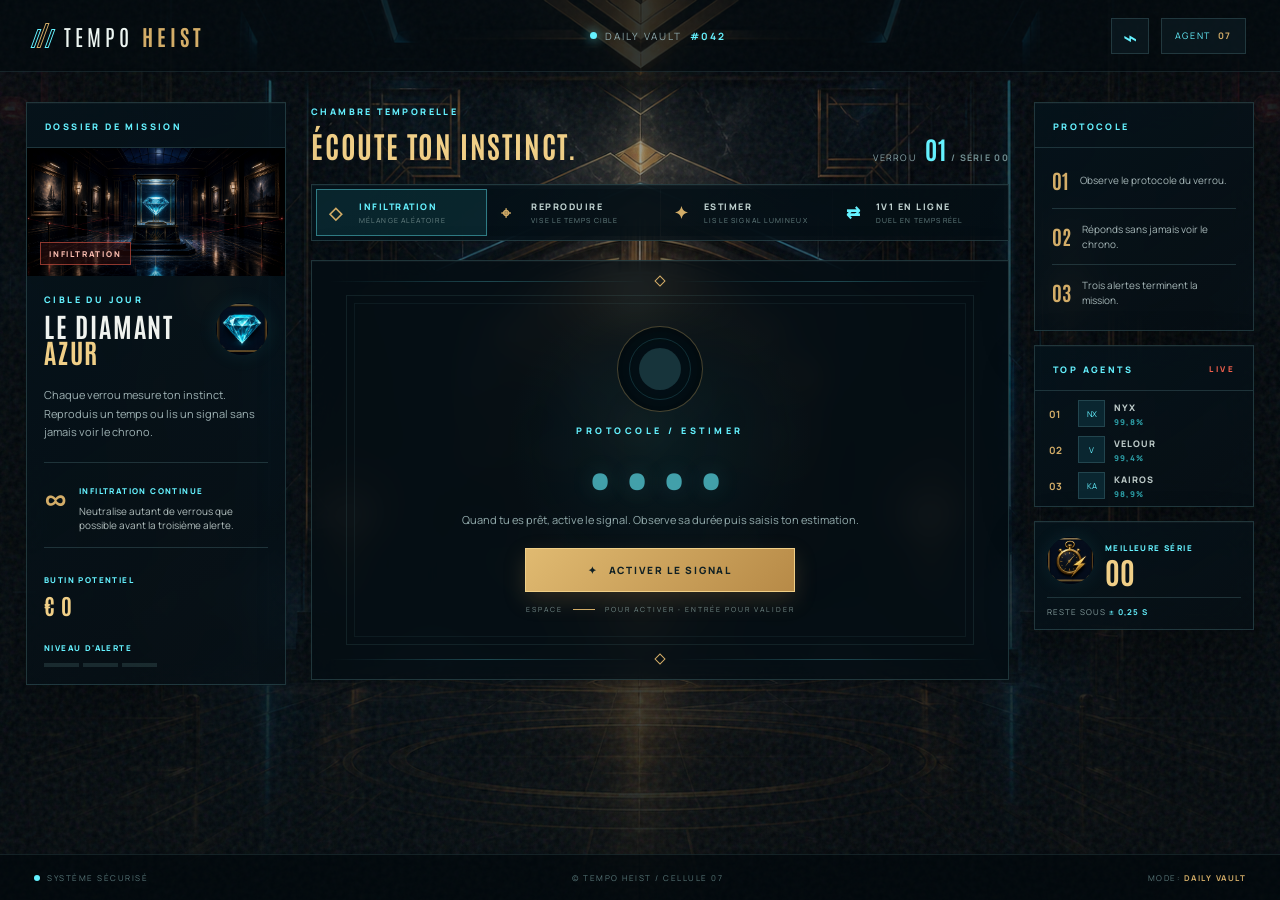
==== index.html @ a2b3de10 "Publish Tempo Heist on GitHub Pages" ====
<!DOCTYPE html>
<html lang="fr">
<head>
  <meta charset="UTF-8">
  <meta name="viewport" content="width=device-width, initial-scale=1.0">
  <title>Tempo Heist - Daily Vault</title>
  <link rel="preconnect" href="https://fonts.googleapis.com">
  <link rel="preconnect" href="https://fonts.gstatic.com" crossorigin>
  <link href="https://fonts.googleapis.com/css2?family=Antonio:wght@500;600;700&family=Manrope:wght@400;500;600;700;800&display=swap" rel="stylesheet">
  <link rel="stylesheet" href="styles.css">
</head>
<body>
  <div class="background" aria-hidden="true"></div>
  <div class="grain" aria-hidden="true"></div>

  <header class="topbar">
    <a class="brand" href="#" aria-label="Tempo Heist">
      <span class="brand-mark"><span></span><span></span><span></span></span>
      <span class="brand-text">TEMPO <b>HEIST</b></span>
    </a>
    <div class="topbar-center">
      <span class="online-dot"></span>
      <span>DAILY VAULT</span>
      <strong>#042</strong>
    </div>
    <div class="top-actions">
      <button class="icon-button" type="button" aria-label="Activer le son">⌁</button>
      <button class="profile-button" type="button"><span>AGENT</span><b>07</b></button>
    </div>
  </header>

  <main class="layout">
    <aside class="briefing panel">
      <div class="panel-eyebrow">DOSSIER DE MISSION</div>
      <div class="mission-image">
        <img src="assets/museum-mission.png" alt="Galerie du musée avec diamant sous surveillance">
        <div class="mission-chip">INFILTRATION</div>
      </div>
      <div class="briefing-content">
        <div class="mission-title-row">
          <div>
            <p class="tiny-label">CIBLE DU JOUR</p>
            <h1>LE DIAMANT<br><em>AZUR</em></h1>
          </div>
          <div class="sprite-icon diamond" aria-hidden="true"></div>
        </div>
        <p class="briefing-copy">Chaque verrou mesure ton instinct. Reproduis un temps ou lis un signal sans jamais voir le chrono.</p>

        <div class="objective">
          <div class="objective-number">∞</div>
          <div>
            <span>INFILTRATION CONTINUE</span>
            <p>Neutralise autant de verrous que possible avant la troisième alerte.</p>
          </div>
        </div>

        <div class="reward-row">
          <div>
            <span>BUTIN POTENTIEL</span>
            <strong id="sidebarLoot">€ 0</strong>
          </div>
          <div>
            <span>NIVEAU D'ALERTE</span>
            <div class="alert-bars" id="alertBars"><i></i><i></i><i></i></div>
          </div>
        </div>
      </div>
    </aside>

    <section class="game-stage">
      <div class="stage-header">
        <div>
          <p class="tiny-label">CHAMBRE TEMPORELLE</p>
          <h2>ÉCOUTE TON INSTINCT.</h2>
        </div>
        <div class="attempt-counter"><span>VERROU</span><strong id="round">01</strong><b id="streak"> / SÉRIE 00</b></div>
      </div>

      <div class="mode-picker panel" aria-label="Mode de jeu">
        <button class="mode-button active" type="button" data-mode="mixed"><b>◇</b><span>INFILTRATION</span><small>MÉLANGE ALÉATOIRE</small></button>
        <button class="mode-button" type="button" data-mode="reproduce"><b>⌖</b><span>REPRODUIRE</span><small>VISE LE TEMPS CIBLE</small></button>
        <button class="mode-button" type="button" data-mode="estimate"><b>✦</b><span>ESTIMER</span><small>LIS LE SIGNAL LUMINEUX</small></button>
        <button class="mode-button online-mode" type="button" data-mode="online"><b>⇄</b><span>1V1 EN LIGNE</span><small>DUEL EN TEMPS RÉEL</small></button>
      </div>

      <div class="console panel" id="console">
        <div class="console-decoration top"><span></span><b></b><span></span></div>
        <div class="console-inner">
          <div class="signal-light" id="signalLight" aria-hidden="true"><span></span><i></i></div>
          <div class="status-label" id="statusLabel">PRÊT À INFILTRER</div>
          <div class="timer" id="timer"><span>--</span><i>:</i><span>--</span><i>.</i><small>--</small></div>
          <div class="estimate-box hidden" id="estimateBox">
            <label for="estimateInput">TON ESTIMATION</label>
            <div><input id="estimateInput" type="text" inputmode="decimal" autocomplete="off" placeholder="0,00"><span>SEC</span></div>
          </div>
          <p class="console-copy" id="consoleCopy">Neutralise les verrous à l'aveugle. Le prochain protocole sera choisi au hasard.</p>
          <button class="action-button" id="actionButton" type="button">
            <span class="button-glow"></span>
            <span class="button-icon" id="buttonIcon">◆</span>
            <span class="button-text" id="buttonText">COMMENCER L'INFILTRATION</span>
          </button>
          <p class="shortcut">ESPACE <span></span> POUR ACTIVER <b>·</b> ENTRÉE POUR VALIDER</p>
        </div>
        <div class="console-decoration bottom"><span></span><b></b><span></span></div>
      </div>

      <div class="result-panel panel hidden" id="resultPanel">
        <div class="result-heading">
          <div>
            <p class="tiny-label" id="resultEyebrow">VERROU NEUTRALISÉ</p>
            <h2 id="resultTitle">PARFAIT</h2>
          </div>
          <div class="precision"><span>PRÉCISION</span><strong id="precision">98,7%</strong></div>
        </div>
        <div class="result-grid single" id="resultGrid"></div>
        <div class="result-footer">
          <div><span>BUTIN TOTAL</span><strong id="loot">€ 0</strong></div>
          <button class="secondary-button" id="nextButton" type="button">VERROU SUIVANT <b>→</b></button>
        </div>
      </div>

      <div class="online-panel panel hidden" id="onlinePanel">
        <div class="online-lobby" id="onlineLobby">
          <div class="online-heading">
            <div>
              <p class="tiny-label">CANAL SÉCURISÉ</p>
              <h2>DUEL 1V1 EN LIGNE</h2>
            </div>
            <span class="online-badge">BETA</span>
          </div>
          <p class="online-copy">Crée un salon privé ou rejoins un agent avec son code. Vous jouerez les cinq mêmes verrous mixtes.</p>
          <div class="firebase-warning hidden" id="firebaseWarning">
            <b>CONFIGURATION FIREBASE REQUISE</b>
            <span>Ajoute l'URL de ta Realtime Database dans <code>firebase-config.js</code>. Le mode solo reste disponible.</span>
          </div>
          <label class="online-field">
            <span>TON NOM D'AGENT</span>
            <input id="agentNameInput" type="text" maxlength="14" autocomplete="nickname" placeholder="AGENT 07">
          </label>
          <div class="lobby-actions">
            <button class="action-button" id="createRoomButton" type="button"><span class="button-icon">◇</span>CRÉER UN SALON</button>
            <div class="join-row">
              <input id="roomCodeInput" type="text" maxlength="5" autocomplete="off" placeholder="CODE">
              <button class="secondary-button" id="joinRoomButton" type="button">REJOINDRE <b>→</b></button>
            </div>
          </div>
          <p class="online-message" id="onlineMessage"></p>
        </div>

        <div class="room-lobby hidden" id="roomLobby">
          <p class="tiny-label">SALON PRIVÉ</p>
          <h2>CODE <strong id="roomCodeDisplay">-----</strong></h2>
          <p class="online-copy">Envoie ce code à ton adversaire. La mission démarre lorsque les deux agents sont connectés.</p>
          <div class="duel-agents">
            <div><span>AGENT 01</span><strong id="hostName">...</strong><small>HÔTE</small></div>
            <b>VS</b>
            <div><span>AGENT 02</span><strong id="guestName">EN ATTENTE</strong><small id="guestStatus">CONNEXION...</small></div>
          </div>
          <div class="room-actions">
            <button class="secondary-button" id="copyCodeButton" type="button">COPIER LE CODE <b>⧉</b></button>
            <button class="action-button" id="startDuelButton" type="button" disabled><span class="button-icon">◆</span>LANCER LE DUEL</button>
          </div>
          <p class="online-message" id="roomMessage"></p>
        </div>

        <div class="duel-arena hidden" id="duelArena">
          <div class="duel-scoreboard">
            <div><span id="myOnlineName">TOI</span><strong id="myOnlineScore">0</strong></div>
            <b>VERROU <em id="onlineRound">01</em> / 05</b>
            <div><span id="opponentOnlineName">ADVERSAIRE</span><strong id="opponentOnlineScore">0</strong></div>
          </div>
          <div class="signal-light" id="onlineSignalLight" aria-hidden="true"><span></span><i></i></div>
          <div class="status-label" id="onlineStatusLabel">PROTOCOLE EN CHARGEMENT</div>
          <div class="timer" id="onlineTimer"><span>--</span><i>:</i><span>--</span><i>.</i><small>--</small></div>
          <div class="estimate-box hidden" id="onlineEstimateBox">
            <label for="onlineEstimateInput">TON ESTIMATION</label>
            <div><input id="onlineEstimateInput" type="text" inputmode="decimal" autocomplete="off" placeholder="0,00"><span>SEC</span></div>
          </div>
          <p class="console-copy" id="onlineConsoleCopy">Préparation de la chambre temporelle...</p>
          <button class="action-button" id="onlineActionButton" type="button"><span class="button-icon" id="onlineButtonIcon">◆</span><span id="onlineButtonText">PATIENTE...</span></button>
          <p class="shortcut">ESPACE <span></span> POUR ACTIVER <b>·</b> ENTRÉE POUR VALIDER</p>
          <div class="duel-round-result hidden" id="duelRoundResult"></div>
          <button class="secondary-button hidden" id="nextOnlineRoundButton" type="button">VERROU SUIVANT <b>→</b></button>
        </div>
      </div>
    </section>

    <aside class="intel">
      <div class="intel-card panel">
        <div class="panel-eyebrow">PROTOCOLE</div>
        <ol>
          <li><b>01</b><span>Observe le protocole du verrou.</span></li>
          <li><b>02</b><span>Réponds sans jamais voir le chrono.</span></li>
          <li><b>03</b><span>Trois alertes terminent la mission.</span></li>
        </ol>
      </div>
      <div class="intel-card panel leaderboard">
        <div class="panel-eyebrow">TOP AGENTS <em>LIVE</em></div>
        <div class="agent"><b>01</b><span class="avatar">NX</span><p>NYX<small>99,8%</small></p></div>
        <div class="agent"><b>02</b><span class="avatar">V</span><p>VELOUR<small>99,4%</small></p></div>
        <div class="agent"><b>03</b><span class="avatar">KA</span><p>KAIROS<small>98,9%</small></p></div>
      </div>
      <div class="intel-card panel streak-card">
        <div class="sprite-icon stopwatch" aria-hidden="true"></div>
        <div><span>MEILLEURE SÉRIE</span><strong id="bestStreak">00</strong></div>
        <p>RESTE SOUS <b>± 0,25 S</b></p>
      </div>
    </aside>
  </main>

  <footer>
    <span><i></i>SYSTÈME SÉCURISÉ</span>
    <span>© TEMPO HEIST / CELLULE 07</span>
    <span>MODE: <b>DAILY VAULT</b></span>
  </footer>

  <script src="firebase-config.js"></script>
  <script src="game.js"></script>
  <script src="online.js"></script>
</body>
</html>
---- styles.css ----
:root {
  --navy: #061019;
  --navy-soft: #0a1b27;
  --cyan: #65f2ff;
  --cyan-dim: #2c9ca4;
  --gold: #d3ad68;
  --gold-bright: #f0cf87;
  --red: #ef604d;
  --line: rgba(139, 202, 205, .19);
  --muted: #8ea9ac;
  --font-display: "Antonio", sans-serif;
  --font-body: "Manrope", sans-serif;
}

* { box-sizing: border-box; }

body {
  margin: 0;
  min-height: 100vh;
  overflow-x: hidden;
  color: #e8f1ed;
  background: #03080c;
  font-family: var(--font-body);
}

.background, .grain {
  position: fixed;
  inset: 0;
  pointer-events: none;
}

.background {
  z-index: -2;
  background:
    linear-gradient(90deg, rgba(1, 7, 11, .92), rgba(2, 12, 17, .42) 33%, rgba(1, 7, 11, .38) 65%, rgba(1, 7, 11, .92)),
    linear-gradient(0deg, rgba(1, 6, 9, .92), transparent 60%),
    url("assets/vault-hall.png") center/cover;
}

.grain {
  z-index: -1;
  opacity: .12;
  background-image: url("data:image/svg+xml,%3Csvg viewBox='0 0 180 180' xmlns='http://www.w3.org/2000/svg'%3E%3Cfilter id='n'%3E%3CfeTurbulence type='fractalNoise' baseFrequency='.9' numOctaves='3' stitchTiles='stitch'/%3E%3C/filter%3E%3Crect width='100%25' height='100%25' filter='url(%23n)' opacity='.8'/%3E%3C/svg%3E");
}

button { font: inherit; cursor: pointer; }
.panel { background: linear-gradient(145deg, rgba(5, 19, 27, .92), rgba(6, 15, 21, .72)); border: 1px solid rgba(131, 198, 199, .21); box-shadow: 0 20px 50px rgba(0, 0, 0, .24), inset 0 1px rgba(255,255,255,.03); backdrop-filter: blur(15px); }
.panel-eyebrow, .tiny-label { color: var(--cyan); font-size: 9px; letter-spacing: 2.4px; font-weight: 800; }
.topbar { height: 72px; padding: 0 34px; display: flex; align-items: center; justify-content: space-between; border-bottom: 1px solid rgba(139, 202, 205, .13); background: rgba(3, 11, 16, .68); }
.brand { display: flex; align-items: center; gap: 12px; color: #edf6f2; text-decoration: none; }
.brand-mark { display: flex; align-items: end; gap: 3px; height: 25px; }
.brand-mark span { width: 4px; height: 19px; border: 1px solid var(--cyan); transform: skew(-20deg); }
.brand-mark span:nth-child(2) { height: 25px; border-color: var(--gold); }
.brand-text { font-family: var(--font-display); font-size: 22px; letter-spacing: 4px; }
.brand-text b { color: var(--gold); }
.topbar-center { display: flex; gap: 8px; align-items: center; color: var(--muted); font-size: 10px; letter-spacing: 2px; }
.topbar-center strong { color: var(--cyan); }
.online-dot { width: 7px; height: 7px; border-radius: 50%; background: var(--cyan); box-shadow: 0 0 12px var(--cyan); }
.top-actions { display: flex; align-items: center; gap: 12px; }
.icon-button, .profile-button { color: var(--cyan); border: 1px solid var(--line); background: rgba(12, 28, 35, .7); height: 36px; }
.icon-button { width: 38px; font-size: 24px; }
.profile-button { display: flex; gap: 7px; align-items: center; padding: 0 13px; font-size: 9px; letter-spacing: 1.6px; }
.profile-button b { color: var(--gold); }

.layout { width: min(1550px, calc(100% - 52px)); min-height: calc(100vh - 118px); margin: 0 auto; padding: 30px 0 18px; display: grid; grid-template-columns: 260px minmax(580px, 1fr) 220px; gap: 25px; align-items: start; }
.briefing { overflow: hidden; }
.briefing > .panel-eyebrow, .intel-card > .panel-eyebrow { padding: 17px 18px 14px; border-bottom: 1px solid var(--line); }
.mission-image { position: relative; height: 128px; overflow: hidden; }
.mission-image img { width: 100%; height: 100%; object-fit: cover; filter: contrast(1.04) saturate(.83); }
.mission-chip { position: absolute; left: 13px; bottom: 11px; padding: 5px 8px; color: #f9bcaf; border: 1px solid rgba(239, 96, 77, .55); background: rgba(38, 10, 10, .65); font-size: 8px; letter-spacing: 1.8px; font-weight: 800; }
.briefing-content { padding: 17px; }
.mission-title-row { display: flex; justify-content: space-between; align-items: center; }
.tiny-label { margin: 0 0 7px; }
h1, h2 { margin: 0; font-family: var(--font-display); letter-spacing: 1.8px; }
h1 { font-size: 27px; line-height: .98; color: #f0f3ef; }
h1 em { color: var(--gold-bright); font-style: normal; }
.sprite-icon { flex: 0 0 auto; width: 52px; height: 52px; border-radius: 50%; background-image: url("assets/icon-sheet.png"); background-size: 200% 200%; box-shadow: 0 0 20px rgba(58, 207, 216, .1); }
.diamond { background-position: 100% 0; }
.stopwatch { background-position: 0 100%; }
.dial { background-position: 0 0; }
.briefing-copy { margin: 20px 0; color: #9fb2b4; font-size: 11px; line-height: 1.7; }
.objective { display: flex; gap: 12px; padding: 14px 0; border-top: 1px solid var(--line); border-bottom: 1px solid var(--line); }
.objective-number { color: var(--gold); font-family: var(--font-display); font-size: 37px; line-height: 1; }
.objective span, .reward-row span, .streak-card span { color: var(--cyan); font-size: 8px; letter-spacing: 1.4px; font-weight: 800; }
.objective p { margin: 5px 0 0; color: #b0bdbc; font-size: 10px; line-height: 1.45; }
.reward-row { display: grid; gap: 15px; margin-top: 18px; }
.reward-row strong { display: block; margin-top: 3px; color: var(--gold-bright); font-family: var(--font-display); font-size: 22px; letter-spacing: 1px; }
.alert-bars { display: flex; gap: 4px; margin-top: 7px; }
.alert-bars i { width: 35px; height: 4px; background: rgba(106, 150, 150, .2); }
.alert-bars i.active { background: var(--red); box-shadow: 0 0 8px rgba(239,96,77,.6); }

.stage-header { display: flex; justify-content: space-between; align-items: end; margin: 3px 0 20px; }
.stage-header h2 { color: var(--gold-bright); font-size: 30px; }
.attempt-counter { color: var(--muted); font-size: 9px; letter-spacing: 1.3px; }
.attempt-counter strong { margin-left: 9px; color: var(--cyan); font-family: var(--font-display); font-size: 25px; }
.attempt-counter b { color: #779396; }
.sequence { display: grid; grid-template-columns: 1fr 24px 1fr 24px 1fr; align-items: center; margin-bottom: 19px; }
.sequence-line { height: 1px; background: var(--line); }
.lock-card { padding: 13px 15px; background: rgba(3, 13, 19, .72); border: 1px solid rgba(133, 193, 194, .15); transition: .3s ease; }
.lock-card.active { border-color: rgba(84, 228, 236, .64); box-shadow: 0 0 24px rgba(35, 206, 216, .13), inset 0 0 20px rgba(60, 210, 217, .06); }
.lock-card.success { border-color: rgba(211, 173, 104, .55); }
.lock-top { display: flex; justify-content: space-between; color: #7d9698; font-size: 8px; letter-spacing: 1.4px; font-weight: 800; }
.lock-top b { color: var(--cyan); font-size: 7px; }
.lock-card:not(.active) .lock-top b { color: #657a7a; }
.target { display: flex; align-items: baseline; gap: 5px; padding: 9px 0 6px; color: #e6f4ef; font-family: var(--font-display); }
.target-value { font-size: 31px; letter-spacing: 1px; }
.target small { color: var(--gold); font-size: 12px; }
.lock-state { color: #8aa2a3; font-size: 7px; letter-spacing: 1.4px; }

.console { position: relative; min-height: 420px; padding: 16px; overflow: hidden; background: radial-gradient(circle at 50% 43%, rgba(14, 67, 74, .22), transparent 36%), rgba(4, 14, 20, .83); }
.console::before, .console::after { content: ""; position: absolute; inset: 34px; border: 1px solid rgba(120, 189, 191, .11); pointer-events: none; }
.console::after { inset: 42px; border-color: rgba(120, 189, 191, .07); }
.console-inner { position: relative; z-index: 2; display: flex; flex-direction: column; align-items: center; justify-content: center; min-height: 386px; }
.vault-dial { width: 70px; height: 70px; margin-bottom: 8px; border: 1px solid rgba(211,173,104,.35); }
.status-label { color: var(--cyan); font-size: 9px; letter-spacing: 3.5px; font-weight: 800; }
.timer { display: flex; align-items: baseline; margin: 2px 0 5px; color: #eaf6f0; font-family: var(--font-display); font-size: 83px; line-height: 1; letter-spacing: 2px; text-shadow: 0 0 24px rgba(101, 242, 255, .15); transition: .25s ease; }
.timer i { color: var(--cyan); font-size: 55px; font-style: normal; }
.timer small { color: var(--gold-bright); font-size: 54px; }
.timer.blind { letter-spacing: 10px; color: rgba(101, 242, 255, .65); }
.timer.blind i, .timer.blind small { display: none; }
.console-copy { width: min(420px, 86%); margin: 0 auto 20px; color: #94acad; font-size: 11px; line-height: 1.6; text-align: center; }
.action-button { position: relative; min-width: 270px; padding: 14px 22px; overflow: hidden; color: #102024; border: 1px solid #f0cf87; background: linear-gradient(135deg, #e0ba71, #b78a47); font-size: 10px; letter-spacing: 1.7px; font-weight: 800; box-shadow: 0 8px 22px rgba(183, 138, 71, .22); transition: .2s ease; }
.action-button:hover { transform: translateY(-2px); filter: brightness(1.08); }
.action-button.running { color: #c9f9f5; border-color: var(--cyan); background: linear-gradient(135deg, #105766, #0b343e); box-shadow: 0 0 25px rgba(101,242,255,.2); }
.button-icon { margin-right: 7px; }
.shortcut { margin: 13px 0 0; color: #70898a; font-size: 7px; letter-spacing: 2px; }
.shortcut span { display: inline-block; width: 22px; height: 1px; margin: 0 7px 2px; background: var(--gold); }
.console-decoration { position: absolute; left: 17px; right: 17px; z-index: 3; display: flex; align-items: center; gap: 10px; }
.console-decoration.top { top: 16px; }
.console-decoration.bottom { bottom: 16px; }
.console-decoration span { height: 1px; flex: 1; background: linear-gradient(90deg, transparent, rgba(101,242,255,.25), transparent); }
.console-decoration b { width: 8px; height: 8px; border: 1px solid var(--gold); transform: rotate(45deg); }

.intel { display: grid; gap: 14px; }
.intel-card ol { margin: 0; padding: 5px 17px 10px; list-style: none; }
.intel-card li { display: flex; align-items: center; gap: 11px; padding: 13px 0; color: #a5b6b7; border-bottom: 1px solid var(--line); font-size: 10px; line-height: 1.45; }
.intel-card li:last-child { border: 0; }
.intel-card li b { color: var(--gold); font-family: var(--font-display); font-size: 20px; }
.panel-eyebrow em { float: right; color: var(--red); font-size: 8px; font-style: normal; }
.leaderboard { padding-bottom: 7px; }
.agent { display: grid; grid-template-columns: 22px 29px 1fr; gap: 7px; align-items: center; padding: 9px 14px 0; }
.agent > b { color: var(--gold); font-size: 10px; }
.avatar { display: grid; width: 27px; height: 27px; place-items: center; color: var(--cyan); border: 1px solid var(--line); background: #0a2630; font-size: 8px; }
.agent p { margin: 0; color: #bdcac8; font-size: 9px; letter-spacing: 1px; font-weight: 800; }
.agent small { display: block; margin-top: 2px; color: var(--cyan-dim); font-size: 8px; }
.streak-card { display: flex; flex-wrap: wrap; align-items: center; gap: 11px; padding: 12px; }
.streak-card .sprite-icon { width: 47px; height: 47px; }
.streak-card strong { display: block; color: var(--gold-bright); font-family: var(--font-display); font-size: 30px; line-height: 1; }
.streak-card p { width: 100%; margin: 0; padding-top: 8px; color: #849c9c; border-top: 1px solid var(--line); font-size: 8px; letter-spacing: 1px; }
.streak-card p b { color: var(--cyan); }

.result-panel { padding: 19px; animation: rise .4s ease; }
.result-heading, .result-footer { display: flex; align-items: center; justify-content: space-between; }
.result-heading h2 { color: var(--gold-bright); font-size: 31px; }
.precision { text-align: right; }
.precision span, .result-footer span { display: block; color: var(--cyan); font-size: 8px; letter-spacing: 1.4px; }
.precision strong { color: #eaf4ef; font-family: var(--font-display); font-size: 36px; }
.result-grid { display: grid; grid-template-columns: repeat(3,1fr); gap: 9px; margin: 17px 0; }
.result-item { padding: 10px; border: 1px solid var(--line); background: rgba(9,26,32,.6); }
.result-item span { color: #89a3a4; font-size: 8px; letter-spacing: 1px; }
.result-item strong { display: block; margin: 6px 0 2px; color: #edf7f2; font-family: var(--font-display); font-size: 24px; }
.result-item b { color: var(--cyan); font-size: 9px; letter-spacing: 1px; }
.result-item b.off { color: var(--red); }
.result-footer { padding-top: 14px; border-top: 1px solid var(--line); }
.result-footer strong { color: var(--gold-bright); font-family: var(--font-display); font-size: 25px; letter-spacing: 1px; }
.secondary-button { padding: 12px 14px; color: var(--cyan); border: 1px solid var(--cyan-dim); background: rgba(8,50,57,.45); font-size: 9px; letter-spacing: 1.4px; font-weight: 800; }
.secondary-button b { padding-left: 8px; font-size: 16px; }
.hidden { display: none !important; }

.mode-picker { display: grid; grid-template-columns: repeat(4, 1fr); gap: 1px; margin-bottom: 19px; padding: 4px; }
.mode-button { display: grid; grid-template-columns: 22px 1fr; grid-template-rows: auto auto; column-gap: 8px; padding: 10px 12px; color: #7f999a; border: 1px solid transparent; background: rgba(4, 15, 21, .46); text-align: left; transition: .2s ease; }
.mode-button b { grid-row: 1 / 3; align-self: center; color: var(--gold); font-size: 17px; }
.mode-button span { color: #bed0ce; font-size: 9px; letter-spacing: 1.5px; font-weight: 800; }
.mode-button small { margin-top: 3px; color: #688384; font-size: 7px; letter-spacing: 1.1px; }
.mode-button:hover, .mode-button.active { border-color: rgba(101,242,255,.42); background: rgba(14, 59, 65, .48); }
.mode-button.active span { color: var(--cyan); }
.signal-light { position: relative; display: grid; width: 86px; height: 86px; margin-bottom: 12px; place-items: center; border: 1px solid rgba(211,173,104,.32); border-radius: 50%; background: rgba(2,14,20,.75); box-shadow: inset 0 0 24px rgba(0,0,0,.5); transition: .25s ease; }
.signal-light span { width: 42px; height: 42px; border-radius: 50%; background: #17343b; transition: .2s ease; }
.signal-light i { position: absolute; inset: 11px; border: 1px solid rgba(101,242,255,.15); border-radius: 50%; }
.signal-light.on { border-color: var(--cyan); box-shadow: 0 0 45px rgba(101,242,255,.35), inset 0 0 24px rgba(101,242,255,.28); }
.signal-light.on span { background: var(--cyan); box-shadow: 0 0 34px var(--cyan); }
.timer.target-time { color: var(--gold-bright); }
.timer.blind { font-size: 67px; letter-spacing: 9px; color: rgba(101,242,255,.62); }
.estimate-box { margin: 3px 0 12px; text-align: center; }
.estimate-box label { display: block; margin-bottom: 5px; color: var(--cyan); font-size: 8px; letter-spacing: 2px; font-weight: 800; }
.estimate-box div { display: flex; align-items: baseline; justify-content: center; gap: 7px; }
.estimate-box input { width: 135px; padding: 4px 6px; color: var(--gold-bright); border: 0; border-bottom: 1px solid var(--gold); outline: 0; background: transparent; font-family: var(--font-display); font-size: 52px; line-height: 1; text-align: center; }
.estimate-box input::placeholder { color: rgba(240,207,135,.2); }
.estimate-box input.invalid { border-color: var(--red); color: var(--red); animation: nudge .3s ease; }
.estimate-box span { color: var(--gold); font-family: var(--font-display); font-size: 15px; }
.result-grid.single { grid-template-columns: repeat(3, 1fr); }
.result-item.accent strong { color: var(--gold-bright); }
.result-item.danger strong, .result-item b.off { color: var(--red); }
.online-mode b { color: var(--cyan); }
.online-panel { min-height: 420px; padding: 25px; }
.online-heading, .room-actions, .duel-scoreboard { display: flex; align-items: center; justify-content: space-between; gap: 15px; }
.online-heading h2, .room-lobby h2 { color: var(--gold-bright); font-size: 31px; }
.online-badge { padding: 5px 8px; color: var(--cyan); border: 1px solid var(--cyan-dim); font-size: 8px; letter-spacing: 1.8px; font-weight: 800; }
.online-copy { max-width: 600px; color: #9eb4b5; font-size: 11px; line-height: 1.7; }
.firebase-warning { display: grid; gap: 5px; margin: 17px 0; padding: 12px; color: #efc1b8; border: 1px solid rgba(239,96,77,.55); background: rgba(54,15,16,.42); font-size: 10px; line-height: 1.5; }
.firebase-warning b { color: var(--red); letter-spacing: 1px; }
.firebase-warning code { color: var(--gold-bright); }
.online-field { display: grid; gap: 7px; margin: 22px 0 16px; }
.online-field span { color: var(--cyan); font-size: 8px; letter-spacing: 1.6px; font-weight: 800; }
.online-field input, .join-row input { padding: 11px 12px; color: #eaf6f0; border: 1px solid var(--line); outline: 0; background: rgba(2,13,18,.65); font: 700 13px var(--font-body); letter-spacing: 1.2px; }
.online-field input:focus, .join-row input:focus { border-color: var(--cyan-dim); }
.lobby-actions { display: flex; flex-wrap: wrap; gap: 10px; }
.join-row { display: flex; gap: 7px; }
.join-row input { width: 100px; text-align: center; text-transform: uppercase; }
.online-message { min-height: 16px; margin: 16px 0 0; color: var(--red); font-size: 9px; letter-spacing: .8px; }
.room-lobby { padding: 16px 5px; text-align: center; }
.room-lobby h2 { margin-top: 8px; font-size: 38px; }
.room-lobby h2 strong { color: var(--cyan); letter-spacing: 7px; }
.room-lobby .online-copy { margin: 9px auto 18px; }
.duel-agents { display: grid; grid-template-columns: 1fr 45px 1fr; gap: 12px; align-items: center; margin: 21px 0; }
.duel-agents div { display: grid; gap: 5px; padding: 16px; border: 1px solid var(--line); background: rgba(4,21,27,.62); }
.duel-agents span, .duel-agents small, .duel-scoreboard span { color: var(--cyan); font-size: 8px; letter-spacing: 1.5px; }
.duel-agents strong { color: #eff7f3; font-family: var(--font-display); font-size: 25px; letter-spacing: 1px; }
.duel-agents > b { color: var(--gold); font-family: var(--font-display); font-size: 21px; }
.room-actions { justify-content: center; }
.action-button:disabled { cursor: not-allowed; opacity: .46; transform: none; filter: none; }
.duel-arena { display: flex; min-height: 390px; flex-direction: column; align-items: center; justify-content: center; }
.duel-scoreboard { width: 100%; margin-bottom: 17px; padding-bottom: 12px; border-bottom: 1px solid var(--line); }
.duel-scoreboard div { display: grid; gap: 3px; min-width: 100px; }
.duel-scoreboard div:last-child { text-align: right; }
.duel-scoreboard strong { color: var(--gold-bright); font-family: var(--font-display); font-size: 28px; }
.duel-scoreboard > b { color: #789799; font-size: 9px; letter-spacing: 1.5px; }
.duel-scoreboard em { color: var(--cyan); font-style: normal; }
.duel-arena .timer { font-size: 70px; }
.duel-arena .timer i { font-size: 46px; }
.duel-arena .timer small { font-size: 44px; }
.duel-round-result { width: min(540px, 100%); margin-top: 14px; padding: 11px; color: #a9bcbb; border: 1px solid var(--line); background: rgba(4,21,27,.7); font-size: 10px; line-height: 1.6; text-align: center; }
.duel-round-result strong { color: var(--gold-bright); }
.duel-round-result b { color: var(--cyan); }
#nextOnlineRoundButton { margin-top: 10px; }

footer { display: flex; height: 46px; align-items: center; justify-content: space-between; padding: 0 34px; color: #597779; border-top: 1px solid rgba(139,202,205,.12); background: rgba(2,9,13,.72); font-size: 8px; letter-spacing: 1.5px; }
footer i { display: inline-block; width: 6px; height: 6px; margin-right: 7px; border-radius: 50%; background: var(--cyan); }
footer b { color: var(--gold); }
@keyframes rise { from { opacity: 0; transform: translateY(12px); } to { opacity: 1; transform: translateY(0); } }
@keyframes nudge { 25% { transform: translateX(-4px); } 75% { transform: translateX(4px); } }

@media (max-width: 1180px) {
  .layout { grid-template-columns: 230px 1fr; }
  .intel { display: none; }
}
@media (max-width: 820px) {
  .topbar { padding: 0 17px; }
  .topbar-center { display: none; }
  .layout { width: min(620px, calc(100% - 28px)); grid-template-columns: 1fr; padding-top: 17px; }
  .briefing { display: none; }
  .stage-header h2 { font-size: 25px; }
  .sequence { grid-template-columns: 1fr; gap: 6px; }
  .sequence-line { display: none; }
  .lock-card { display: flex; align-items: center; justify-content: space-between; padding: 10px 12px; }
  .target { padding: 0; }
  .target-value { font-size: 23px; }
  .lock-state { display: none; }
  .console { min-height: 385px; }
  .console-inner { min-height: 350px; }
  .timer { font-size: 69px; }
  .timer i { font-size: 46px; }
  .timer small { font-size: 45px; }
  .mode-picker { grid-template-columns: 1fr; }
  .mode-button { padding: 7px 10px; }
  .online-panel { padding: 17px; }
  .lobby-actions, .room-actions { align-items: stretch; flex-direction: column; }
  .duel-agents { grid-template-columns: 1fr; }
  .duel-agents > b { font-size: 15px; }
  footer { padding: 0 15px; }
  footer span:nth-child(2) { display: none; }
}
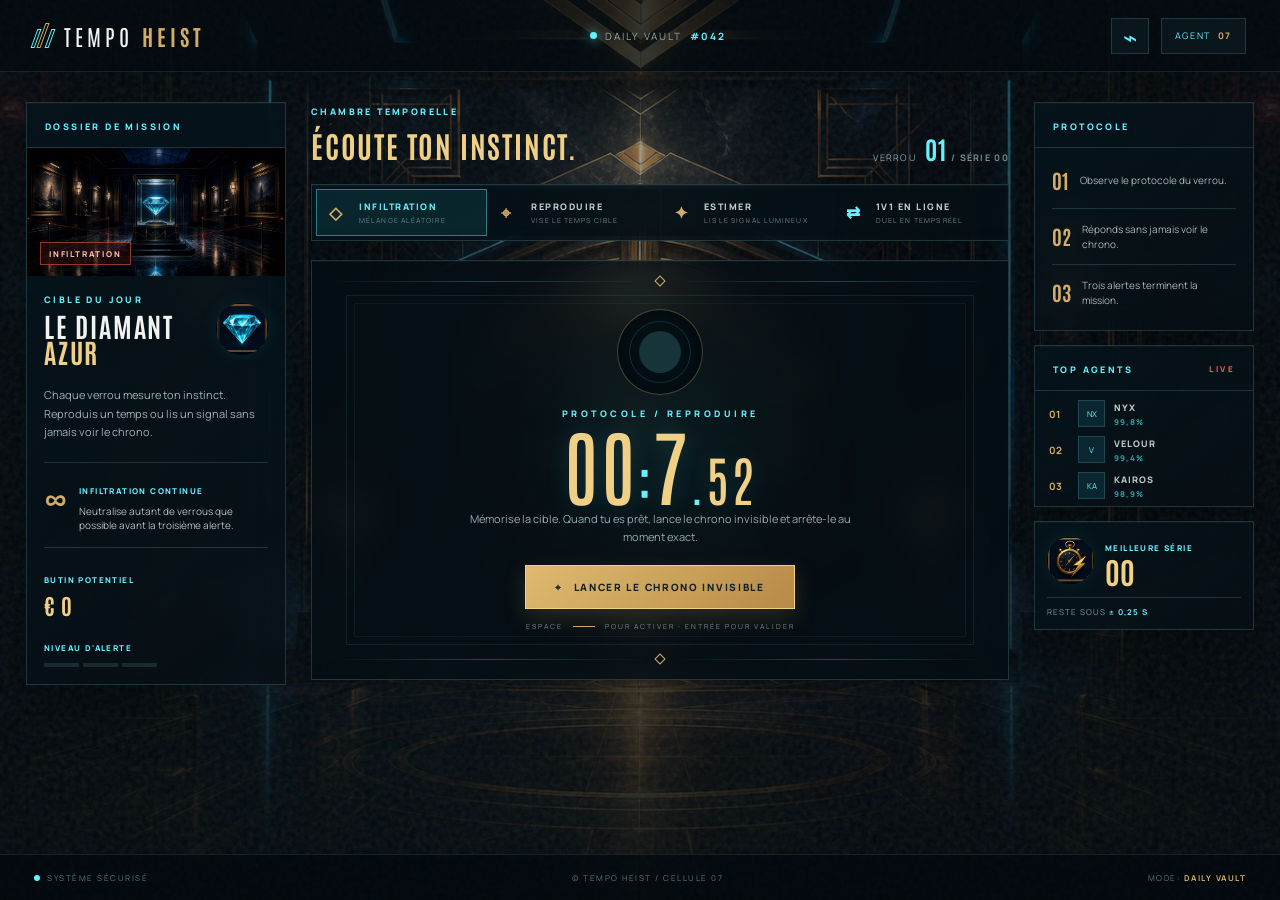
==== commit 4c2d343d: "Add online duel recap screens" ====
--- a/index.html
+++ b/index.html
@@ -182,6 +182,35 @@
           <div class="duel-round-result hidden" id="duelRoundResult"></div>
           <button class="secondary-button hidden" id="nextOnlineRoundButton" type="button">VERROU SUIVANT <b>→</b></button>
         </div>
+
+        <div class="duel-recap hidden" id="duelRecap">
+          <div class="recap-heading">
+            <div>
+              <p class="tiny-label">RAPPORT DE VERROU</p>
+              <h2 id="recapTitle">VERROU REMPORTÉ</h2>
+            </div>
+            <div class="recap-round">MANCHE <strong id="recapRound">01</strong> / 05</div>
+          </div>
+          <div class="recap-target">
+            <span>DURÉE RÉELLE</span>
+            <strong id="recapTarget">0,00 S</strong>
+            <small id="recapProtocol">PROTOCOLE</small>
+          </div>
+          <div class="recap-versus" id="recapVersus"></div>
+          <div class="recap-score" id="recapScore"></div>
+          <button class="secondary-button hidden" id="recapNextButton" type="button">VERROU SUIVANT <b>→</b></button>
+          <p class="online-copy recap-wait hidden" id="recapWait">En attente de l'hôte pour ouvrir le verrou suivant...</p>
+        </div>
+
+        <div class="duel-final hidden" id="duelFinal">
+          <p class="tiny-label">RAPPORT FINAL / CINQ VERROUS</p>
+          <h2 id="finalTitle">DUEL TERMINÉ</h2>
+          <p class="online-copy" id="finalCopy">Les deux agents ont terminé l'infiltration.</p>
+          <div class="final-score" id="finalScore"></div>
+          <div class="final-rounds" id="finalRounds"></div>
+          <button class="action-button hidden" id="rematchButton" type="button"><span class="button-icon">↻</span>PROPOSER UNE REVANCHE</button>
+          <p class="online-copy recap-wait hidden" id="rematchWait">En attente de l'hôte pour une nouvelle mission...</p>
+        </div>
       </div>
     </section>
 
--- a/styles.css
+++ b/styles.css
@@ -233,6 +233,35 @@
 .duel-round-result strong { color: var(--gold-bright); }
 .duel-round-result b { color: var(--cyan); }
 #nextOnlineRoundButton { margin-top: 10px; }
+.duel-recap, .duel-final { min-height: 390px; animation: rise .35s ease; }
+.recap-heading { display: flex; align-items: center; justify-content: space-between; gap: 14px; padding-bottom: 14px; border-bottom: 1px solid var(--line); }
+.recap-heading h2, .duel-final h2 { color: var(--gold-bright); font-size: 34px; }
+.recap-round { color: #7e9a9b; font-size: 9px; letter-spacing: 1.5px; }
+.recap-round strong { color: var(--cyan); font-family: var(--font-display); font-size: 26px; }
+.recap-target { display: grid; justify-items: center; gap: 4px; margin: 17px 0 13px; }
+.recap-target span, .recap-score span, .final-player span { color: var(--cyan); font-size: 8px; letter-spacing: 1.6px; font-weight: 800; }
+.recap-target strong { color: var(--gold-bright); font-family: var(--font-display); font-size: 35px; letter-spacing: 1px; }
+.recap-target small { color: #7e9a9b; font-size: 8px; letter-spacing: 1.4px; }
+.recap-versus, .final-score { display: grid; grid-template-columns: 1fr 42px 1fr; gap: 10px; align-items: center; }
+.recap-player, .final-player { display: grid; gap: 5px; padding: 13px; border: 1px solid var(--line); background: rgba(4,21,27,.62); }
+.recap-player:last-child, .final-player:last-child { text-align: right; }
+.recap-player span { color: #8ca8a8; font-size: 8px; letter-spacing: 1.2px; }
+.recap-player strong, .final-player strong { color: #edf7f2; font-family: var(--font-display); font-size: 25px; letter-spacing: 1px; }
+.recap-player small { color: var(--cyan); font-size: 9px; letter-spacing: .8px; }
+.recap-versus > b, .final-score > b { color: var(--gold); font-family: var(--font-display); text-align: center; }
+.recap-score { display: flex; justify-content: space-between; margin: 13px 0; padding: 12px 0; border-top: 1px solid var(--line); border-bottom: 1px solid var(--line); }
+.recap-score strong { color: var(--gold-bright); font-family: var(--font-display); font-size: 22px; }
+.recap-wait { margin: 14px 0 0; text-align: center; }
+.duel-final { text-align: center; }
+.duel-final > .online-copy { margin: 7px auto 15px; }
+.final-player { padding: 15px; }
+.final-player.winner { border-color: rgba(240,207,135,.6); box-shadow: inset 0 0 24px rgba(211,173,104,.08); }
+.final-player strong { font-size: 31px; }
+.final-player small { color: #8ca8a8; font-size: 9px; }
+.final-rounds { display: grid; gap: 5px; margin: 15px 0; }
+.final-round { display: grid; grid-template-columns: 50px 1fr 1fr 54px; gap: 6px; align-items: center; padding: 8px 10px; color: #94adad; border: 1px solid rgba(139,202,205,.12); background: rgba(4,21,27,.44); font-size: 9px; text-align: left; }
+.final-round b { color: var(--cyan); }
+.final-round span:last-child { color: var(--gold-bright); text-align: right; }
 
 footer { display: flex; height: 46px; align-items: center; justify-content: space-between; padding: 0 34px; color: #597779; border-top: 1px solid rgba(139,202,205,.12); background: rgba(2,9,13,.72); font-size: 8px; letter-spacing: 1.5px; }
 footer i { display: inline-block; width: 6px; height: 6px; margin-right: 7px; border-radius: 50%; background: var(--cyan); }
@@ -267,6 +296,9 @@
   .lobby-actions, .room-actions { align-items: stretch; flex-direction: column; }
   .duel-agents { grid-template-columns: 1fr; }
   .duel-agents > b { font-size: 15px; }
+  .recap-versus, .final-score { grid-template-columns: 1fr; }
+  .recap-versus > b, .final-score > b { font-size: 12px; }
+  .final-round { grid-template-columns: 43px 1fr 1fr 45px; font-size: 8px; }
   footer { padding: 0 15px; }
   footer span:nth-child(2) { display: none; }
 }
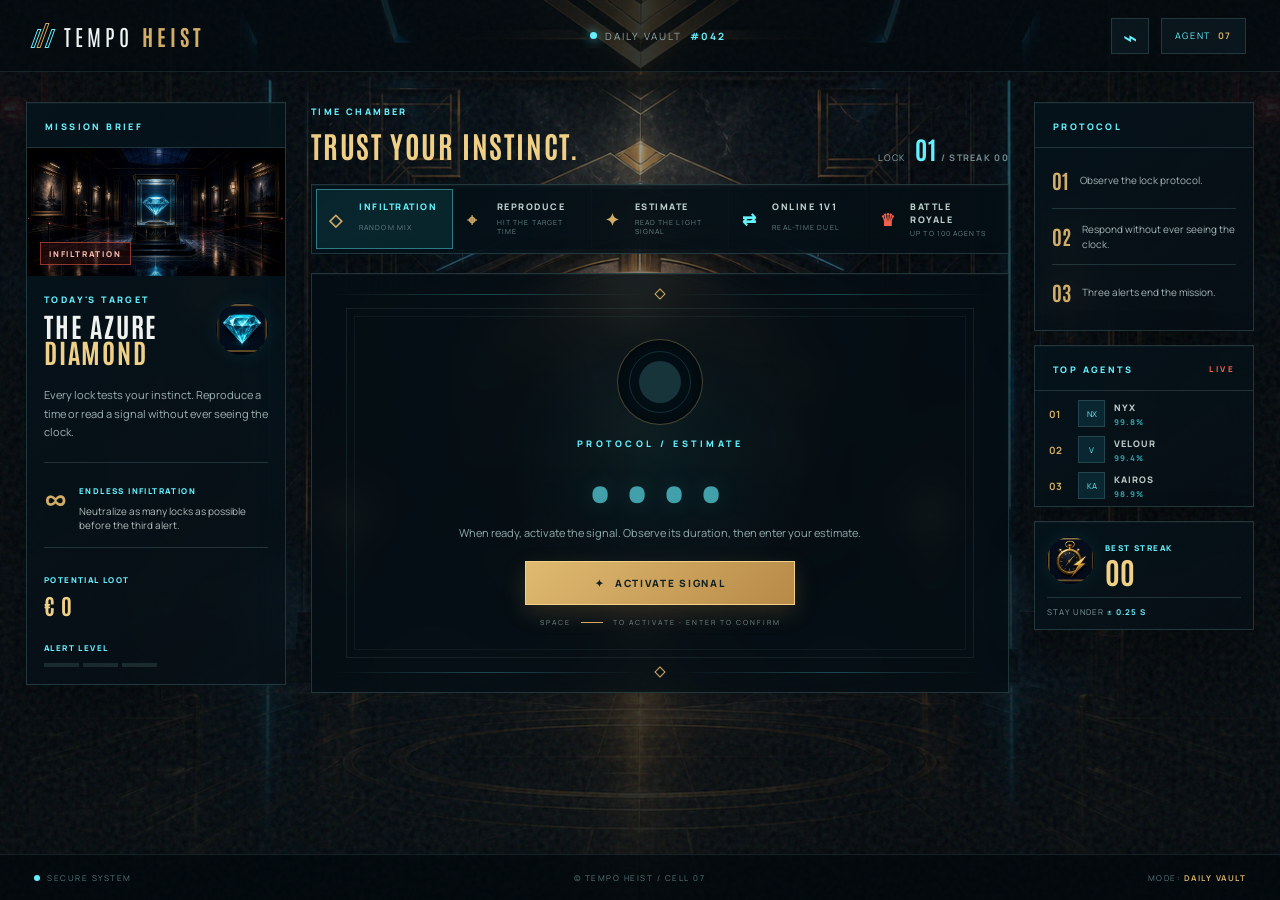
==== commit 7b0a517c: "Add English Battle Royale mode" ====
--- a/index.html
+++ b/index.html
@@ -1,5 +1,5 @@
 <!DOCTYPE html>
-<html lang="fr">
+<html lang="en">
 <head>
   <meta charset="UTF-8">
   <meta name="viewport" content="width=device-width, initial-scale=1.0">
@@ -24,43 +24,43 @@
       <strong>#042</strong>
     </div>
     <div class="top-actions">
-      <button class="icon-button" type="button" aria-label="Activer le son">⌁</button>
+      <button class="icon-button" type="button" aria-label="Enable sound">⌁</button>
       <button class="profile-button" type="button"><span>AGENT</span><b>07</b></button>
     </div>
   </header>
 
   <main class="layout">
     <aside class="briefing panel">
-      <div class="panel-eyebrow">DOSSIER DE MISSION</div>
+      <div class="panel-eyebrow">MISSION BRIEF</div>
       <div class="mission-image">
-        <img src="assets/museum-mission.png" alt="Galerie du musée avec diamant sous surveillance">
+        <img src="assets/museum-mission.png" alt="Museum gallery with a guarded diamond">
         <div class="mission-chip">INFILTRATION</div>
       </div>
       <div class="briefing-content">
         <div class="mission-title-row">
           <div>
-            <p class="tiny-label">CIBLE DU JOUR</p>
-            <h1>LE DIAMANT<br><em>AZUR</em></h1>
+            <p class="tiny-label">TODAY'S TARGET</p>
+            <h1>THE AZURE<br><em>DIAMOND</em></h1>
           </div>
           <div class="sprite-icon diamond" aria-hidden="true"></div>
         </div>
-        <p class="briefing-copy">Chaque verrou mesure ton instinct. Reproduis un temps ou lis un signal sans jamais voir le chrono.</p>
+        <p class="briefing-copy">Every lock tests your instinct. Reproduce a time or read a signal without ever seeing the clock.</p>
 
         <div class="objective">
           <div class="objective-number">∞</div>
           <div>
-            <span>INFILTRATION CONTINUE</span>
-            <p>Neutralise autant de verrous que possible avant la troisième alerte.</p>
+            <span>ENDLESS INFILTRATION</span>
+            <p>Neutralize as many locks as possible before the third alert.</p>
           </div>
         </div>
 
         <div class="reward-row">
           <div>
-            <span>BUTIN POTENTIEL</span>
+            <span>POTENTIAL LOOT</span>
             <strong id="sidebarLoot">€ 0</strong>
           </div>
           <div>
-            <span>NIVEAU D'ALERTE</span>
+            <span>ALERT LEVEL</span>
             <div class="alert-bars" id="alertBars"><i></i><i></i><i></i></div>
           </div>
         </div>
@@ -70,36 +70,37 @@
     <section class="game-stage">
       <div class="stage-header">
         <div>
-          <p class="tiny-label">CHAMBRE TEMPORELLE</p>
-          <h2>ÉCOUTE TON INSTINCT.</h2>
-        </div>
-        <div class="attempt-counter"><span>VERROU</span><strong id="round">01</strong><b id="streak"> / SÉRIE 00</b></div>
-      </div>
-
-      <div class="mode-picker panel" aria-label="Mode de jeu">
-        <button class="mode-button active" type="button" data-mode="mixed"><b>◇</b><span>INFILTRATION</span><small>MÉLANGE ALÉATOIRE</small></button>
-        <button class="mode-button" type="button" data-mode="reproduce"><b>⌖</b><span>REPRODUIRE</span><small>VISE LE TEMPS CIBLE</small></button>
-        <button class="mode-button" type="button" data-mode="estimate"><b>✦</b><span>ESTIMER</span><small>LIS LE SIGNAL LUMINEUX</small></button>
-        <button class="mode-button online-mode" type="button" data-mode="online"><b>⇄</b><span>1V1 EN LIGNE</span><small>DUEL EN TEMPS RÉEL</small></button>
+          <p class="tiny-label">TIME CHAMBER</p>
+          <h2>TRUST YOUR INSTINCT.</h2>
+        </div>
+        <div class="attempt-counter"><span>LOCK</span><strong id="round">01</strong><b id="streak"> / STREAK 00</b></div>
+      </div>
+
+      <div class="mode-picker panel" aria-label="Game mode">
+        <button class="mode-button active" type="button" data-mode="mixed"><b>◇</b><span>INFILTRATION</span><small>RANDOM MIX</small></button>
+        <button class="mode-button" type="button" data-mode="reproduce"><b>⌖</b><span>REPRODUCE</span><small>HIT THE TARGET TIME</small></button>
+        <button class="mode-button" type="button" data-mode="estimate"><b>✦</b><span>ESTIMATE</span><small>READ THE LIGHT SIGNAL</small></button>
+        <button class="mode-button online-mode" type="button" data-mode="online"><b>⇄</b><span>ONLINE 1V1</span><small>REAL-TIME DUEL</small></button>
+        <button class="mode-button battle-mode" type="button" data-mode="battle"><b>♛</b><span>BATTLE ROYALE</span><small>UP TO 100 AGENTS</small></button>
       </div>
 
       <div class="console panel" id="console">
         <div class="console-decoration top"><span></span><b></b><span></span></div>
         <div class="console-inner">
           <div class="signal-light" id="signalLight" aria-hidden="true"><span></span><i></i></div>
-          <div class="status-label" id="statusLabel">PRÊT À INFILTRER</div>
+          <div class="status-label" id="statusLabel">READY TO INFILTRATE</div>
           <div class="timer" id="timer"><span>--</span><i>:</i><span>--</span><i>.</i><small>--</small></div>
           <div class="estimate-box hidden" id="estimateBox">
-            <label for="estimateInput">TON ESTIMATION</label>
-            <div><input id="estimateInput" type="text" inputmode="decimal" autocomplete="off" placeholder="0,00"><span>SEC</span></div>
-          </div>
-          <p class="console-copy" id="consoleCopy">Neutralise les verrous à l'aveugle. Le prochain protocole sera choisi au hasard.</p>
+            <label for="estimateInput">YOUR ESTIMATE</label>
+            <div><input id="estimateInput" type="text" inputmode="decimal" autocomplete="off" placeholder="0.00"><span>SEC</span></div>
+          </div>
+          <p class="console-copy" id="consoleCopy">Neutralize locks blind. The next protocol will be chosen at random.</p>
           <button class="action-button" id="actionButton" type="button">
             <span class="button-glow"></span>
             <span class="button-icon" id="buttonIcon">◆</span>
-            <span class="button-text" id="buttonText">COMMENCER L'INFILTRATION</span>
+            <span class="button-text" id="buttonText">START INFILTRATION</span>
           </button>
-          <p class="shortcut">ESPACE <span></span> POUR ACTIVER <b>·</b> ENTRÉE POUR VALIDER</p>
+          <p class="shortcut">SPACE <span></span> TO ACTIVATE <b>·</b> ENTER TO CONFIRM</p>
         </div>
         <div class="console-decoration bottom"><span></span><b></b><span></span></div>
       </div>
@@ -107,15 +108,15 @@
       <div class="result-panel panel hidden" id="resultPanel">
         <div class="result-heading">
           <div>
-            <p class="tiny-label" id="resultEyebrow">VERROU NEUTRALISÉ</p>
-            <h2 id="resultTitle">PARFAIT</h2>
-          </div>
-          <div class="precision"><span>PRÉCISION</span><strong id="precision">98,7%</strong></div>
+            <p class="tiny-label" id="resultEyebrow">LOCK NEUTRALIZED</p>
+            <h2 id="resultTitle">PERFECT</h2>
+          </div>
+          <div class="precision"><span>ACCURACY</span><strong id="precision">98.7%</strong></div>
         </div>
         <div class="result-grid single" id="resultGrid"></div>
         <div class="result-footer">
-          <div><span>BUTIN TOTAL</span><strong id="loot">€ 0</strong></div>
-          <button class="secondary-button" id="nextButton" type="button">VERROU SUIVANT <b>→</b></button>
+          <div><span>TOTAL LOOT</span><strong id="loot">€ 0</strong></div>
+          <button class="secondary-button" id="nextButton" type="button">NEXT LOCK <b>→</b></button>
         </div>
       </div>
 
@@ -123,128 +124,214 @@
         <div class="online-lobby" id="onlineLobby">
           <div class="online-heading">
             <div>
-              <p class="tiny-label">CANAL SÉCURISÉ</p>
-              <h2>DUEL 1V1 EN LIGNE</h2>
+              <p class="tiny-label">SECURE CHANNEL</p>
+              <h2>ONLINE 1V1 DUEL</h2>
             </div>
             <span class="online-badge">BETA</span>
           </div>
-          <p class="online-copy">Crée un salon privé ou rejoins un agent avec son code. Vous jouerez les cinq mêmes verrous mixtes.</p>
+          <p class="online-copy">Create a private room or join an agent with their code. You will play the same five mixed locks.</p>
           <div class="firebase-warning hidden" id="firebaseWarning">
-            <b>CONFIGURATION FIREBASE REQUISE</b>
-            <span>Ajoute l'URL de ta Realtime Database dans <code>firebase-config.js</code>. Le mode solo reste disponible.</span>
+            <b>FIREBASE CONFIGURATION REQUIRED</b>
+            <span>Add your Realtime Database URL to <code>firebase-config.js</code>. Solo mode remains available.</span>
           </div>
           <label class="online-field">
-            <span>TON NOM D'AGENT</span>
+            <span>YOUR AGENT NAME</span>
             <input id="agentNameInput" type="text" maxlength="14" autocomplete="nickname" placeholder="AGENT 07">
           </label>
           <div class="lobby-actions">
-            <button class="action-button" id="createRoomButton" type="button"><span class="button-icon">◇</span>CRÉER UN SALON</button>
+            <button class="action-button" id="createRoomButton" type="button"><span class="button-icon">◇</span>CREATE ROOM</button>
             <div class="join-row">
               <input id="roomCodeInput" type="text" maxlength="5" autocomplete="off" placeholder="CODE">
-              <button class="secondary-button" id="joinRoomButton" type="button">REJOINDRE <b>→</b></button>
+              <button class="secondary-button" id="joinRoomButton" type="button">JOIN <b>→</b></button>
             </div>
           </div>
           <p class="online-message" id="onlineMessage"></p>
         </div>
 
         <div class="room-lobby hidden" id="roomLobby">
-          <p class="tiny-label">SALON PRIVÉ</p>
+          <p class="tiny-label">PRIVATE ROOM</p>
           <h2>CODE <strong id="roomCodeDisplay">-----</strong></h2>
-          <p class="online-copy">Envoie ce code à ton adversaire. La mission démarre lorsque les deux agents sont connectés.</p>
+          <p class="online-copy">Send this code to your opponent. The mission starts when both agents are connected.</p>
           <div class="duel-agents">
-            <div><span>AGENT 01</span><strong id="hostName">...</strong><small>HÔTE</small></div>
+            <div><span>AGENT 01</span><strong id="hostName">...</strong><small>HOST</small></div>
             <b>VS</b>
-            <div><span>AGENT 02</span><strong id="guestName">EN ATTENTE</strong><small id="guestStatus">CONNEXION...</small></div>
+            <div><span>AGENT 02</span><strong id="guestName">WAITING</strong><small id="guestStatus">CONNECTING...</small></div>
           </div>
           <div class="room-actions">
-            <button class="secondary-button" id="copyCodeButton" type="button">COPIER LE CODE <b>⧉</b></button>
-            <button class="action-button" id="startDuelButton" type="button" disabled><span class="button-icon">◆</span>LANCER LE DUEL</button>
+            <button class="secondary-button" id="copyCodeButton" type="button">COPY CODE <b>⧉</b></button>
+            <button class="action-button" id="startDuelButton" type="button" disabled><span class="button-icon">◆</span>START DUEL</button>
           </div>
           <p class="online-message" id="roomMessage"></p>
         </div>
 
         <div class="duel-arena hidden" id="duelArena">
           <div class="duel-scoreboard">
-            <div><span id="myOnlineName">TOI</span><strong id="myOnlineScore">0</strong></div>
-            <b>VERROU <em id="onlineRound">01</em> / 05</b>
-            <div><span id="opponentOnlineName">ADVERSAIRE</span><strong id="opponentOnlineScore">0</strong></div>
+            <div><span id="myOnlineName">YOU</span><strong id="myOnlineScore">0</strong></div>
+            <b>LOCK <em id="onlineRound">01</em> / 05</b>
+            <div><span id="opponentOnlineName">OPPONENT</span><strong id="opponentOnlineScore">0</strong></div>
           </div>
           <div class="signal-light" id="onlineSignalLight" aria-hidden="true"><span></span><i></i></div>
-          <div class="status-label" id="onlineStatusLabel">PROTOCOLE EN CHARGEMENT</div>
+          <div class="status-label" id="onlineStatusLabel">LOADING PROTOCOL</div>
           <div class="timer" id="onlineTimer"><span>--</span><i>:</i><span>--</span><i>.</i><small>--</small></div>
           <div class="estimate-box hidden" id="onlineEstimateBox">
-            <label for="onlineEstimateInput">TON ESTIMATION</label>
-            <div><input id="onlineEstimateInput" type="text" inputmode="decimal" autocomplete="off" placeholder="0,00"><span>SEC</span></div>
-          </div>
-          <p class="console-copy" id="onlineConsoleCopy">Préparation de la chambre temporelle...</p>
-          <button class="action-button" id="onlineActionButton" type="button"><span class="button-icon" id="onlineButtonIcon">◆</span><span id="onlineButtonText">PATIENTE...</span></button>
-          <p class="shortcut">ESPACE <span></span> POUR ACTIVER <b>·</b> ENTRÉE POUR VALIDER</p>
+            <label for="onlineEstimateInput">YOUR ESTIMATE</label>
+            <div><input id="onlineEstimateInput" type="text" inputmode="decimal" autocomplete="off" placeholder="0.00"><span>SEC</span></div>
+          </div>
+          <p class="console-copy" id="onlineConsoleCopy">Preparing the time chamber...</p>
+          <button class="action-button" id="onlineActionButton" type="button"><span class="button-icon" id="onlineButtonIcon">◆</span><span id="onlineButtonText">WAIT...</span></button>
+          <p class="shortcut">SPACE <span></span> TO ACTIVATE <b>·</b> ENTER TO CONFIRM</p>
           <div class="duel-round-result hidden" id="duelRoundResult"></div>
-          <button class="secondary-button hidden" id="nextOnlineRoundButton" type="button">VERROU SUIVANT <b>→</b></button>
+          <button class="secondary-button hidden" id="nextOnlineRoundButton" type="button">NEXT LOCK <b>→</b></button>
         </div>
 
         <div class="duel-recap hidden" id="duelRecap">
           <div class="recap-heading">
             <div>
-              <p class="tiny-label">RAPPORT DE VERROU</p>
-              <h2 id="recapTitle">VERROU REMPORTÉ</h2>
-            </div>
-            <div class="recap-round">MANCHE <strong id="recapRound">01</strong> / 05</div>
+              <p class="tiny-label">LOCK REPORT</p>
+              <h2 id="recapTitle">LOCK WON</h2>
+            </div>
+            <div class="recap-round">ROUND <strong id="recapRound">01</strong> / 05</div>
           </div>
           <div class="recap-target">
-            <span>DURÉE RÉELLE</span>
-            <strong id="recapTarget">0,00 S</strong>
-            <small id="recapProtocol">PROTOCOLE</small>
+            <span>ACTUAL TIME</span>
+            <strong id="recapTarget">0.00 S</strong>
+            <small id="recapProtocol">PROTOCOL</small>
           </div>
           <div class="recap-versus" id="recapVersus"></div>
           <div class="recap-score" id="recapScore"></div>
-          <button class="secondary-button hidden" id="recapNextButton" type="button">VERROU SUIVANT <b>→</b></button>
-          <p class="online-copy recap-wait hidden" id="recapWait">En attente de l'hôte pour ouvrir le verrou suivant...</p>
+          <button class="secondary-button hidden" id="recapNextButton" type="button">NEXT LOCK <b>→</b></button>
+          <p class="online-copy recap-wait hidden" id="recapWait">Waiting for the host to open the next lock...</p>
         </div>
 
         <div class="duel-final hidden" id="duelFinal">
-          <p class="tiny-label">RAPPORT FINAL / CINQ VERROUS</p>
-          <h2 id="finalTitle">DUEL TERMINÉ</h2>
-          <p class="online-copy" id="finalCopy">Les deux agents ont terminé l'infiltration.</p>
+          <p class="tiny-label">FINAL REPORT / FIVE LOCKS</p>
+          <h2 id="finalTitle">DUEL COMPLETE</h2>
+          <p class="online-copy" id="finalCopy">Both agents have completed the infiltration.</p>
           <div class="final-score" id="finalScore"></div>
           <div class="final-rounds" id="finalRounds"></div>
-          <button class="action-button hidden" id="rematchButton" type="button"><span class="button-icon">↻</span>PROPOSER UNE REVANCHE</button>
-          <p class="online-copy recap-wait hidden" id="rematchWait">En attente de l'hôte pour une nouvelle mission...</p>
+          <button class="action-button hidden" id="rematchButton" type="button"><span class="button-icon">↻</span>OFFER REMATCH</button>
+          <p class="online-copy recap-wait hidden" id="rematchWait">Waiting for the host to start a new mission...</p>
+        </div>
+      </div>
+
+      <div class="battle-panel panel hidden" id="battlePanel">
+        <div class="battle-entry" id="battleEntry">
+          <div class="online-heading">
+            <div>
+              <p class="tiny-label">MASS INFILTRATION</p>
+              <h2>BATTLE ROYALE</h2>
+            </div>
+            <span class="online-badge">UP TO 100</span>
+          </div>
+          <p class="online-copy">Survive mixed timing rounds. The least accurate agents are eliminated after every lock until only one remains.</p>
+          <label class="online-field">
+            <span>YOUR AGENT NAME</span>
+            <input id="battleNameInput" type="text" maxlength="14" autocomplete="nickname" placeholder="AGENT 07">
+          </label>
+          <div class="lobby-actions">
+            <button class="action-button" id="createBattleButton" type="button"><span class="button-icon">♛</span>CREATE BATTLE</button>
+            <div class="join-row">
+              <input id="battleCodeInput" type="text" maxlength="5" autocomplete="off" placeholder="CODE">
+              <button class="secondary-button" id="joinBattleButton" type="button">JOIN <b>→</b></button>
+            </div>
+          </div>
+          <p class="online-message" id="battleMessage"></p>
+        </div>
+
+        <div class="battle-lobby hidden" id="battleLobby">
+          <p class="tiny-label">BATTLE ROOM</p>
+          <h2>CODE <strong id="battleCodeDisplay">-----</strong></h2>
+          <p class="online-copy">Share the code. The host can launch with 2 to 100 agents.</p>
+          <div class="battle-lobby-stats">
+            <div><span>CONNECTED AGENTS</span><strong id="battlePlayerCount">1</strong><small>/ 100</small></div>
+            <div><span>ELIMINATION RATE</span><strong>30%</strong><small>PER ROUND</small></div>
+          </div>
+          <div class="battle-player-list" id="battlePlayerList"></div>
+          <div class="room-actions">
+            <button class="secondary-button" id="copyBattleCodeButton" type="button">COPY CODE <b>⧉</b></button>
+            <button class="action-button" id="startBattleButton" type="button" disabled><span class="button-icon">♛</span>START BATTLE</button>
+          </div>
+          <p class="online-message" id="battleLobbyMessage"></p>
+        </div>
+
+        <div class="battle-arena hidden" id="battleArena">
+          <div class="battle-scoreboard">
+            <div><span>ROUND</span><strong id="battleRound">01</strong></div>
+            <div><span>AGENTS ALIVE</span><strong id="battleAlive">100</strong></div>
+            <div><span>YOUR STATUS</span><strong id="battleStatus">ACTIVE</strong></div>
+          </div>
+          <div class="signal-light" id="battleSignalLight" aria-hidden="true"><span></span><i></i></div>
+          <div class="status-label" id="battleStatusLabel">LOADING PROTOCOL</div>
+          <div class="timer" id="battleTimer"><span>--</span><i>:</i><span>--</span><i>.</i><small>--</small></div>
+          <div class="estimate-box hidden" id="battleEstimateBox">
+            <label for="battleEstimateInput">YOUR ESTIMATE</label>
+            <div><input id="battleEstimateInput" type="text" inputmode="decimal" autocomplete="off" placeholder="0.00"><span>SEC</span></div>
+          </div>
+          <p class="console-copy" id="battleConsoleCopy">Prepare for the next elimination round.</p>
+          <button class="action-button" id="battleActionButton" type="button"><span class="button-icon" id="battleButtonIcon">♛</span><span id="battleButtonText">WAIT...</span></button>
+          <p class="shortcut">SPACE <span></span> TO ACTIVATE <b>·</b> ENTER TO CONFIRM</p>
+          <div class="duel-round-result hidden" id="battleWaitingResult"></div>
+          <button class="secondary-button hidden" id="resolveBattleButton" type="button">RESOLVE ROUND <b>→</b></button>
+        </div>
+
+        <div class="battle-recap hidden" id="battleRecap">
+          <p class="tiny-label">ELIMINATION REPORT</p>
+          <h2 id="battleRecapTitle">YOU SURVIVED</h2>
+          <div class="battle-rank-card">
+            <span>YOUR RANK</span>
+            <strong id="battleRank">#01</strong>
+            <small id="battleRankDetail">0.00 S ERROR</small>
+          </div>
+          <div class="battle-recap-stats" id="battleRecapStats"></div>
+          <div class="battle-ranking" id="battleRanking"></div>
+          <button class="secondary-button hidden" id="nextBattleRoundButton" type="button">NEXT ROUND <b>→</b></button>
+          <p class="online-copy recap-wait hidden" id="battleRecapWait">Waiting for the host to start the next round...</p>
+        </div>
+
+        <div class="battle-final hidden" id="battleFinal">
+          <p class="tiny-label">BATTLE ROYALE COMPLETE</p>
+          <h2 id="battleFinalTitle">LAST AGENT STANDING</h2>
+          <p class="online-copy" id="battleFinalCopy">The vault belongs to one agent.</p>
+          <div class="battle-winner" id="battleWinner"></div>
+          <div class="battle-ranking" id="battleFinalRanking"></div>
+          <button class="action-button hidden" id="battleRematchButton" type="button"><span class="button-icon">↻</span>START NEW BATTLE</button>
+          <p class="online-copy recap-wait hidden" id="battleFinalWait">Waiting for the host...</p>
         </div>
       </div>
     </section>
 
     <aside class="intel">
       <div class="intel-card panel">
-        <div class="panel-eyebrow">PROTOCOLE</div>
+        <div class="panel-eyebrow">PROTOCOL</div>
         <ol>
-          <li><b>01</b><span>Observe le protocole du verrou.</span></li>
-          <li><b>02</b><span>Réponds sans jamais voir le chrono.</span></li>
-          <li><b>03</b><span>Trois alertes terminent la mission.</span></li>
+          <li><b>01</b><span>Observe the lock protocol.</span></li>
+          <li><b>02</b><span>Respond without ever seeing the clock.</span></li>
+          <li><b>03</b><span>Three alerts end the mission.</span></li>
         </ol>
       </div>
       <div class="intel-card panel leaderboard">
         <div class="panel-eyebrow">TOP AGENTS <em>LIVE</em></div>
-        <div class="agent"><b>01</b><span class="avatar">NX</span><p>NYX<small>99,8%</small></p></div>
-        <div class="agent"><b>02</b><span class="avatar">V</span><p>VELOUR<small>99,4%</small></p></div>
-        <div class="agent"><b>03</b><span class="avatar">KA</span><p>KAIROS<small>98,9%</small></p></div>
+        <div class="agent"><b>01</b><span class="avatar">NX</span><p>NYX<small>99.8%</small></p></div>
+        <div class="agent"><b>02</b><span class="avatar">V</span><p>VELOUR<small>99.4%</small></p></div>
+        <div class="agent"><b>03</b><span class="avatar">KA</span><p>KAIROS<small>98.9%</small></p></div>
       </div>
       <div class="intel-card panel streak-card">
         <div class="sprite-icon stopwatch" aria-hidden="true"></div>
-        <div><span>MEILLEURE SÉRIE</span><strong id="bestStreak">00</strong></div>
-        <p>RESTE SOUS <b>± 0,25 S</b></p>
+        <div><span>BEST STREAK</span><strong id="bestStreak">00</strong></div>
+        <p>STAY UNDER <b>± 0.25 S</b></p>
       </div>
     </aside>
   </main>
 
   <footer>
-    <span><i></i>SYSTÈME SÉCURISÉ</span>
-    <span>© TEMPO HEIST / CELLULE 07</span>
+    <span><i></i>SECURE SYSTEM</span>
+    <span>© TEMPO HEIST / CELL 07</span>
     <span>MODE: <b>DAILY VAULT</b></span>
   </footer>
 
   <script src="firebase-config.js"></script>
   <script src="game.js"></script>
   <script src="online.js"></script>
+  <script src="battle.js"></script>
 </body>
 </html>
--- a/styles.css
+++ b/styles.css
@@ -167,7 +167,7 @@
 .secondary-button b { padding-left: 8px; font-size: 16px; }
 .hidden { display: none !important; }
 
-.mode-picker { display: grid; grid-template-columns: repeat(4, 1fr); gap: 1px; margin-bottom: 19px; padding: 4px; }
+.mode-picker { display: grid; grid-template-columns: repeat(5, 1fr); gap: 1px; margin-bottom: 19px; padding: 4px; }
 .mode-button { display: grid; grid-template-columns: 22px 1fr; grid-template-rows: auto auto; column-gap: 8px; padding: 10px 12px; color: #7f999a; border: 1px solid transparent; background: rgba(4, 15, 21, .46); text-align: left; transition: .2s ease; }
 .mode-button b { grid-row: 1 / 3; align-self: center; color: var(--gold); font-size: 17px; }
 .mode-button span { color: #bed0ce; font-size: 9px; letter-spacing: 1.5px; font-weight: 800; }
@@ -192,6 +192,7 @@
 .result-item.accent strong { color: var(--gold-bright); }
 .result-item.danger strong, .result-item b.off { color: var(--red); }
 .online-mode b { color: var(--cyan); }
+.battle-mode b { color: var(--red); }
 .online-panel { min-height: 420px; padding: 25px; }
 .online-heading, .room-actions, .duel-scoreboard { display: flex; align-items: center; justify-content: space-between; gap: 15px; }
 .online-heading h2, .room-lobby h2 { color: var(--gold-bright); font-size: 31px; }
@@ -262,6 +263,42 @@
 .final-round { display: grid; grid-template-columns: 50px 1fr 1fr 54px; gap: 6px; align-items: center; padding: 8px 10px; color: #94adad; border: 1px solid rgba(139,202,205,.12); background: rgba(4,21,27,.44); font-size: 9px; text-align: left; }
 .final-round b { color: var(--cyan); }
 .final-round span:last-child { color: var(--gold-bright); text-align: right; }
+.battle-panel { min-height: 420px; padding: 25px; }
+.battle-lobby { text-align: center; }
+.battle-lobby h2 { margin-top: 8px; color: var(--gold-bright); font-size: 38px; }
+.battle-lobby h2 strong { color: var(--cyan); letter-spacing: 7px; }
+.battle-lobby .online-copy { margin: 8px auto 17px; }
+.battle-lobby-stats, .battle-recap-stats { display: grid; grid-template-columns: repeat(2, 1fr); gap: 9px; margin: 15px 0; }
+.battle-lobby-stats div, .battle-recap-stats div { display: grid; gap: 4px; padding: 12px; border: 1px solid var(--line); background: rgba(4,21,27,.62); }
+.battle-lobby-stats span, .battle-recap-stats span, .battle-rank-card span, .battle-winner span { color: var(--cyan); font-size: 8px; letter-spacing: 1.5px; font-weight: 800; }
+.battle-lobby-stats strong, .battle-recap-stats strong { color: var(--gold-bright); font-family: var(--font-display); font-size: 26px; }
+.battle-lobby-stats small { color: #80999a; font-size: 8px; letter-spacing: 1px; }
+.battle-player-list, .battle-ranking { display: grid; gap: 4px; max-height: 190px; margin: 12px 0 17px; overflow-y: auto; text-align: left; }
+.battle-player-list div, .battle-ranking div { display: grid; grid-template-columns: 38px 1fr 70px; gap: 7px; align-items: center; padding: 7px 9px; border: 1px solid rgba(139,202,205,.12); background: rgba(4,21,27,.44); font-size: 9px; }
+.battle-player-list b, .battle-ranking b { color: var(--cyan); }
+.battle-player-list span, .battle-ranking span { color: #c2d1cf; }
+.battle-player-list small, .battle-ranking small { color: #80999a; text-align: right; }
+.battle-arena { display: flex; min-height: 390px; flex-direction: column; align-items: center; justify-content: center; }
+.battle-scoreboard { display: grid; width: 100%; grid-template-columns: repeat(3, 1fr); gap: 8px; margin-bottom: 16px; padding-bottom: 12px; border-bottom: 1px solid var(--line); }
+.battle-scoreboard div { display: grid; gap: 4px; text-align: center; }
+.battle-scoreboard span { color: var(--cyan); font-size: 8px; letter-spacing: 1.4px; font-weight: 800; }
+.battle-scoreboard strong { color: var(--gold-bright); font-family: var(--font-display); font-size: 26px; }
+.battle-arena .timer { font-size: 70px; }
+.battle-arena .timer i { font-size: 46px; }
+.battle-arena .timer small { font-size: 44px; }
+#resolveBattleButton { margin-top: 10px; border-color: var(--red); color: #ffd1ca; }
+.battle-recap, .battle-final { min-height: 390px; text-align: center; animation: rise .35s ease; }
+.battle-recap h2, .battle-final h2 { color: var(--gold-bright); font-size: 35px; }
+.battle-rank-card { display: grid; justify-items: center; gap: 4px; margin: 14px auto; padding: 13px; border: 1px solid rgba(240,207,135,.38); background: rgba(38,29,16,.28); }
+.battle-rank-card strong { color: var(--gold-bright); font-family: var(--font-display); font-size: 38px; }
+.battle-rank-card small, .battle-winner small { color: #8ca6a6; font-size: 9px; letter-spacing: 1.1px; }
+.battle-recap-stats { grid-template-columns: repeat(3, 1fr); }
+.battle-ranking div { grid-template-columns: 42px 1fr 65px 45px; }
+.battle-ranking div.eliminated { opacity: .54; border-color: rgba(239,96,77,.2); }
+.battle-ranking em { color: var(--gold-bright); font-size: 8px; font-style: normal; text-align: right; }
+.battle-ranking div.eliminated em { color: var(--red); }
+.battle-winner { display: grid; justify-items: center; gap: 5px; margin: 16px 0; padding: 18px; border: 1px solid rgba(240,207,135,.5); background: rgba(38,29,16,.3); }
+.battle-winner strong { color: var(--gold-bright); font-family: var(--font-display); font-size: 36px; letter-spacing: 1px; }
 
 footer { display: flex; height: 46px; align-items: center; justify-content: space-between; padding: 0 34px; color: #597779; border-top: 1px solid rgba(139,202,205,.12); background: rgba(2,9,13,.72); font-size: 8px; letter-spacing: 1.5px; }
 footer i { display: inline-block; width: 6px; height: 6px; margin-right: 7px; border-radius: 50%; background: var(--cyan); }
@@ -293,12 +330,16 @@
   .mode-picker { grid-template-columns: 1fr; }
   .mode-button { padding: 7px 10px; }
   .online-panel { padding: 17px; }
+  .battle-panel { padding: 17px; }
   .lobby-actions, .room-actions { align-items: stretch; flex-direction: column; }
   .duel-agents { grid-template-columns: 1fr; }
   .duel-agents > b { font-size: 15px; }
   .recap-versus, .final-score { grid-template-columns: 1fr; }
   .recap-versus > b, .final-score > b { font-size: 12px; }
   .final-round { grid-template-columns: 43px 1fr 1fr 45px; font-size: 8px; }
+  .battle-recap-stats { grid-template-columns: 1fr; }
+  .battle-scoreboard { gap: 4px; }
+  .battle-scoreboard strong { font-size: 22px; }
   footer { padding: 0 15px; }
   footer span:nth-child(2) { display: none; }
 }
